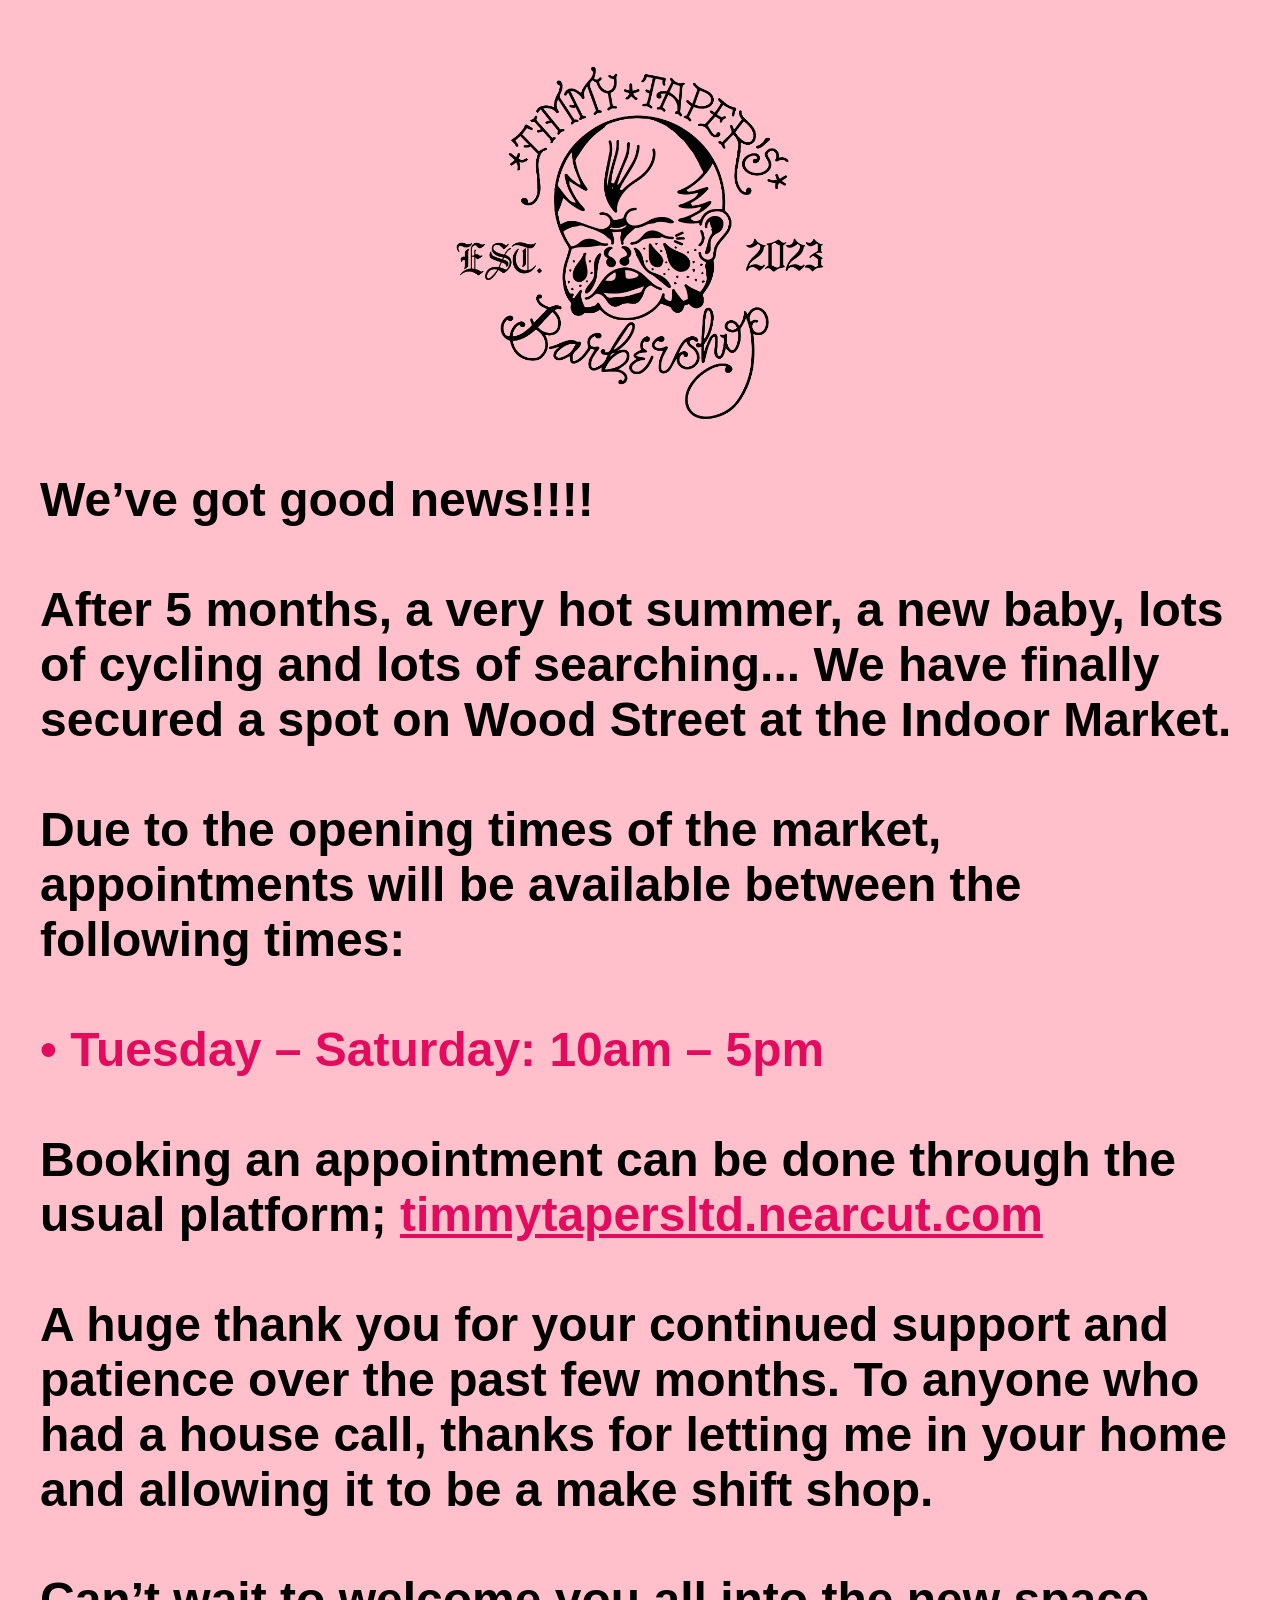
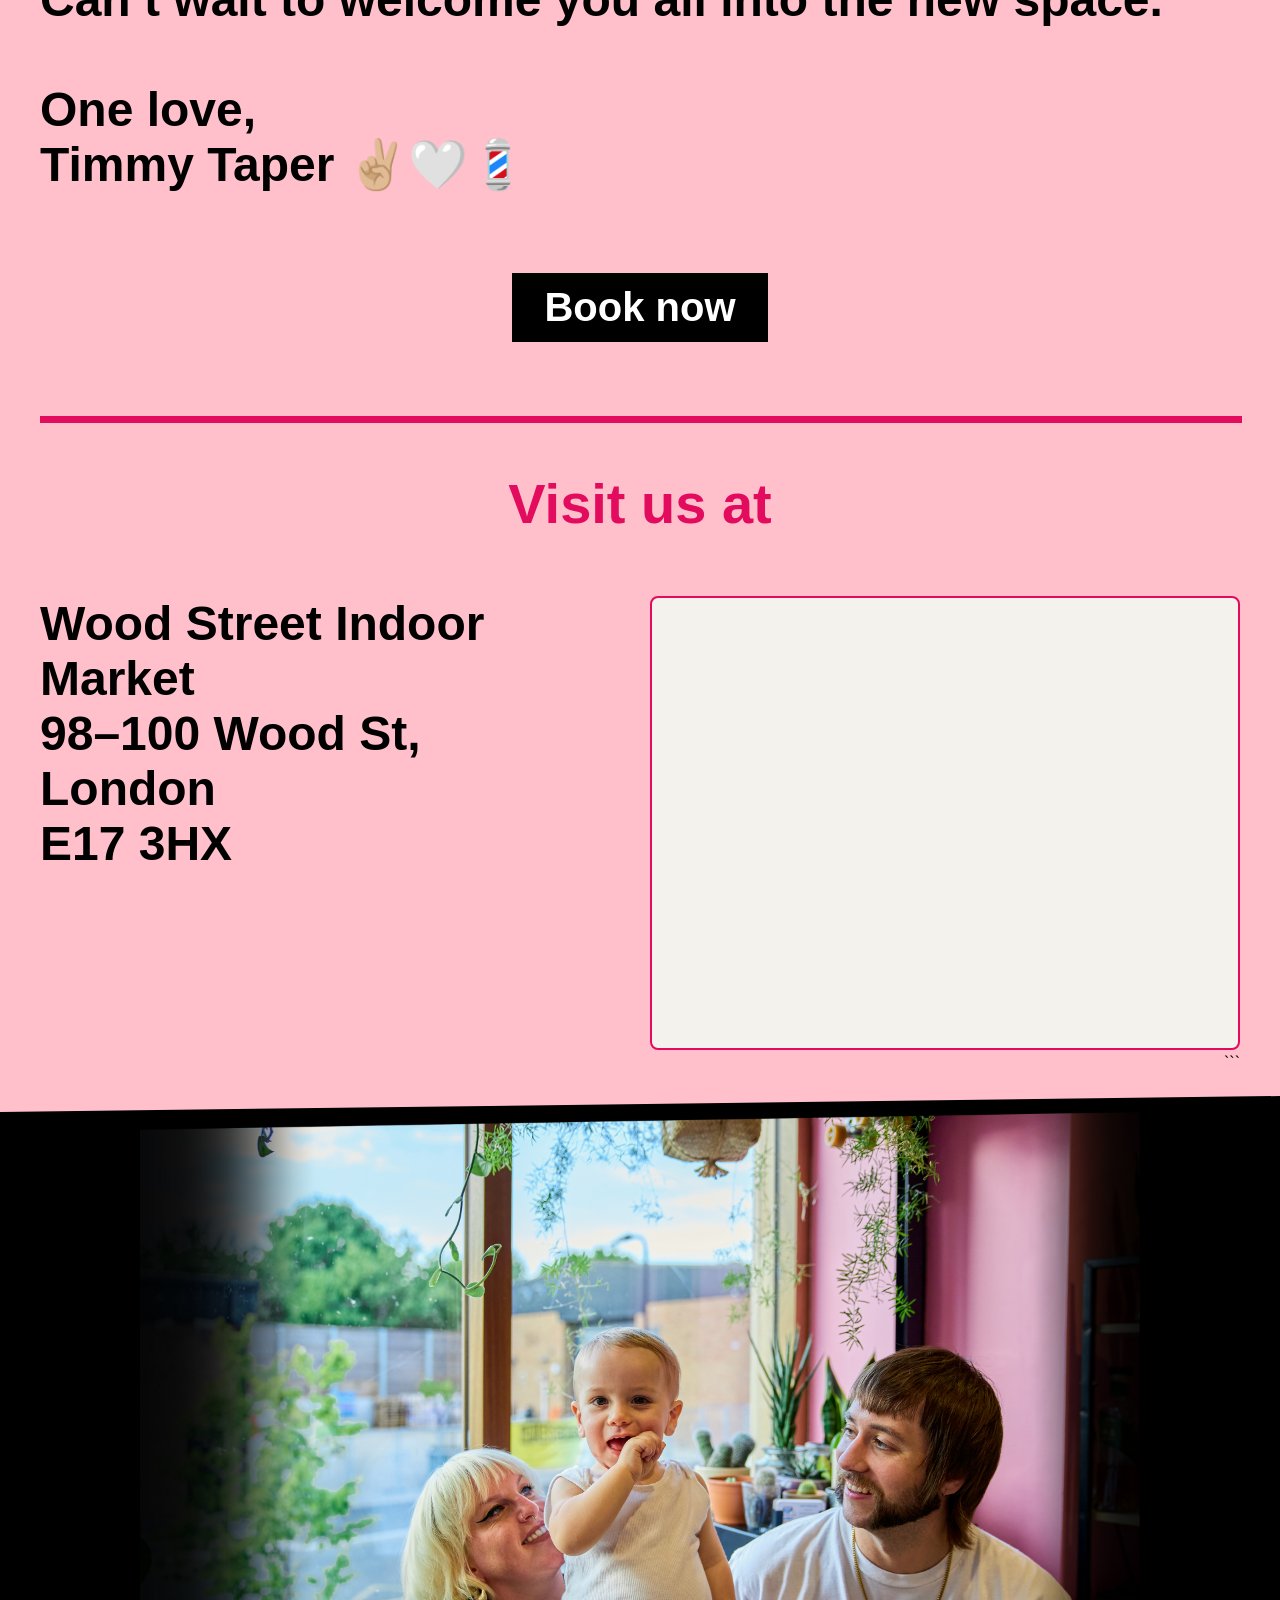
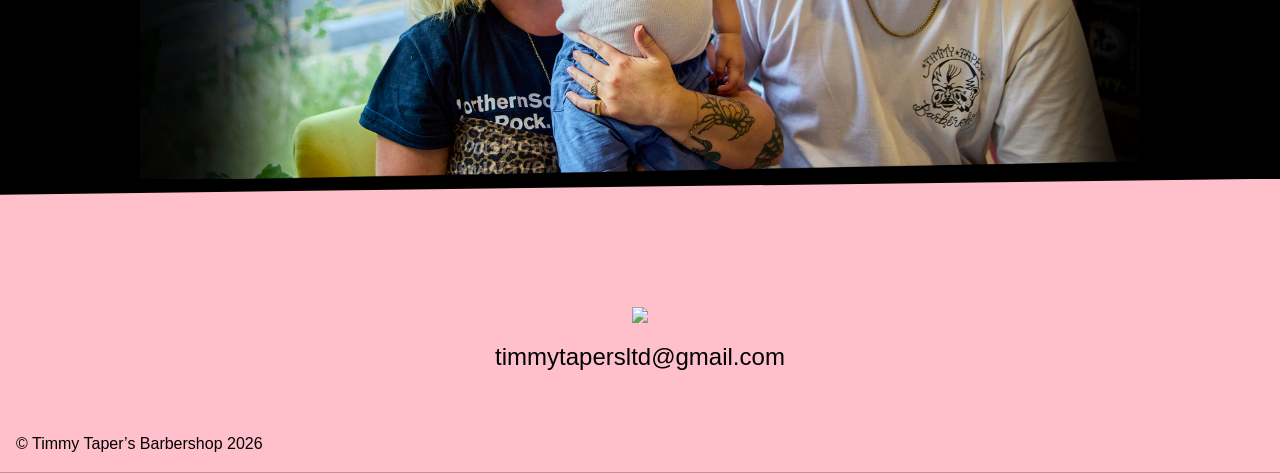
==== index.html @ 00b7c807 "Update index.html" ====
<!DOCTYPE html>
<html lang="en-GB">
<head>
  <meta charset="utf-8" />
  <meta name="viewport" content="width=device-width, initial-scale=1" />

  <title>Timmy Taper’s Barbershop</title>
  <meta name="description" content="Premium barbershop offering fresh cuts and fades." />

<link rel="stylesheet" href="style.min.css?v=123" />

  <link rel="preconnect" href="https://use.typekit.net" />
  <link rel="preconnect" href="https://p.typekit.net" />
  <link rel="stylesheet" href="https://use.typekit.net/hst4yem.css" />
	
	<link rel="icon" type="image/png" href="/static/favicon-96x96.png?v=2" sizes="96x96" />
<link rel="icon" type="image/svg+xml" href="/static/favicon.svg?v=2" />
<link rel="shortcut icon" href="/static/favicon.ico?v=2" />
<link rel="apple-touch-icon" sizes="180x180" href="/static/apple-touch-icon.png?v=2" />
<meta name="apple-mobile-web-app-title" content="Timmy Tapers" />
<link rel="manifest" href="/static/site.webmanifest?v=2" />
</head>

<body>

  <header style="padding: 40px;">
    <img src="static/assets/tt-2023.png" style="width: 400px; height: auto;">
    <h2>We’ve got good news!!!!<br><br>

After 5 months, a very hot summer, a new baby, lots of cycling and lots of searching... We have finally secured a spot on Wood Street at the Indoor Market.<br><br>

Due to the opening times of the market, appointments will be available between the following times:<br><br>
		


		<span style="text-align: left; color: #E30B5D">&#x2022; Tuesday – Saturday: 10am – 5pm</span><br><br>
		
		Booking an appointment can be done through the usual platform;
		  <a style="color: #E30B5D" href="https://timmytapersltd.nearcut.com/">timmytapersltd.nearcut.com</a>
		
		<br>
<br>

A huge thank you for your continued support and patience over the past few months. To anyone who had a house call, thanks for letting me in your home and allowing it to be a make shift shop. <br><br>

Can’t wait to welcome you all into the new space. <br><br>

One love,<br>

Timmy Taper ✌🏼🤍💈



</h2>

	  
	  
    <a class="button" href="https://timmytapersltd.nearcut.com/" target="_blank">
     Book now
    </a><br>
	  <hr width="100%" color="#E30B5D" size="7">
	  


<h3 style="color: #E30B5D; text-align: left !important; margin: 40px 0 60px 0;"> <strong>Visit us at</strong> </h3>
<div style="display: flex; flex-wrap: wrap; width: 100%; align-items: flex-start; gap: 20px;">

  <!-- Address -->

  <div style="flex: 1 1 300px; min-width: 0; text-align: left;">
    <h2 style="color: #000000; text-align: left; margin: 0;">
      Wood Street Indoor Market<br>
      98–100 Wood St,<br>
      London<br>
      E17 3HX
    </h2>
  </div>

  <!-- Map -->

  <div style="flex: 1 1 300px; min-width: 0; text-align: right;">


<div style="
  display: inline-block;
  width: 600px;
  max-width: 100%;
  border: 2px solid #E30B5D;
  border-radius: 8px;
  box-sizing: border-box;
  overflow: hidden;
  background: #F4F2EC;
">

  <iframe
    src="https://www.google.com/maps/embed?pb=!1m18!1m12!1m3!1d2478.89818358225!2d-0.0043556!3d51.58842939999999!2m3!1f0!2f0!3f0!3m2!1i1024!2i768!4f13.1!3m3!1m2!1s0x48761df75d768cb3%3A0xeda94757bafe7f38!2sWood%20Street%20Indoor%20Market!5e0!3m2!1sen!2suk!4v1789251397672!5m2!1sen!2suk"
    width="600"
    height="450"
    style="
      display: block;
      width: 100%;
      height: 450px;
      border: 0;
      margin: 0;
      padding: 0;
    "
    allowfullscreen=""
    loading="lazy"
    referrerpolicy="strict-origin-when-cross-origin">
  </iframe>

</div>
```

  </div>

</div>


	  

	  
	  	</header>


  <main style="text-align: center;">


	  
<img src="static/assets/family_new.jpg" 
     style="width: 100%; max-width: 1000px; height: auto; display: block; margin: 0 auto;">


  </main>

  <footer>
<div style="text-align: center;">
	   <a href="https://www.instagram.com/timmytapersbarbershop/" target="_blank"><img src="static/assets/at-timmytapersbarbershop.svg" style="width: 300px; height: auto;"></a>
	  </div>
    <ul>
    
      <li><a href="mailto:timmytapersltd@gmail.com">timmytapersltd@gmail.com</a></li>
		
    </ul>

   

    <p>© Timmy Taper’s Barbershop 2026</p>
  </footer>

  <script src="script.min.js"></script>

</body>
</html>
---- style.min.css ----
body {
    background: #000;
    font-family: interstate-compressed,sans-serif;
    font-size: 1rem;
    font-style: normal;
    font-weight: 500;
    margin: 0
}

body a {
    color: #000
}

body a.button {
    background: #000;
    color: #fff;
    display: block;
    font-family: thirsty-script,sans-serif;
    font-size: 2rem;
    font-style: normal;
    font-weight: 800;
    margin: 3rem auto;
    padding: .75rem 2rem;
    text-align: center;
    text-decoration: none
}

@media screen and (min-width: 64rem) {
    body a.button {
        font-size:2.5rem
    }
}

header::before {
    display: none !important;
    background: none !important;
} 

header {
    background: pink !important;
}

header {
    align-items: center;
    background-color: rgba(255,192,203,1);
    -webkit-clip-path: polygon(0 0,100% 0,100% calc(100% - 1rem),0 100%);
    clip-path: polygon(0 0,100% 0,100% calc(100% - 1rem),0 100%);
    display: flex;
    flex-direction: column;
    justify-content: space-between;
    min-height: 80vh;
    padding: 1rem 1rem 4rem;
}

header h1 {
    background: url(assets/timmy-tapers-barbershop.svg) 50% no-repeat;
    background-size: contain;
    font-size: 1rem;
    height: 16rem;
    margin: 1rem auto 2rem;
    text-indent: -9999rem;
    width: 16rem
}

@media screen and (min-width: 64rem) {
    header h1 {
        height:24rem;
        width: 24rem
    }
}

header h3 {
    font-size: 3.5rem;
    font-weight: 800;
    margin: 3rem 0 1rem 0;
}

header h2 {
    font-size: 2.25rem;
    font-weight: 800;
    margin: 2rem 0
}

@media screen and (min-width: 64rem) {
    header h2 {
        font-size:3rem
    }
}

section#schedule {
    background: url(assets/bad-trims-for-bad-boyz.svg) no-repeat;
    background-color: #000;
    background-position: center 4rem;
    background-size: 14rem;
    color: #fff;
    font-size: 2rem;
    padding: 16rem 0 4rem
}

section#schedule h3 {
    font-size: 1em;
    font-weight: 800;
    margin: 1rem
}

section#schedule ul {
    list-style: none;
    margin: 1rem;
    padding: 0
}

section#schedule ul li {
    margin: 0
}

@media screen and (min-width: 64rem) {
    section#schedule {
        background-position:2rem;
        background-size: 18rem;
        margin: 0 auto;
        max-width: 26rem;
        padding: 8rem 0 8rem 24rem
    }
}

section#about {
    background: pink;
    -webkit-clip-path: polygon(0 1rem,100% 0,100% calc(100% - 1rem),0 100%);
    clip-path: polygon(0 1rem,100% 0,100% calc(100% - 1rem),0 100%);
    color: #000;
    padding: 4rem 0
}

section#about img {
    background: #fff;
    -webkit-clip-path: circle(50% at 50% 50%);
    clip-path: circle(50% at 50% 50%);
    display: block;
    height: 12rem;
    margin: 0 auto;
    width: 12rem
}

section#about p {
    font-size: 1.5rem;
    margin: 2rem 1rem
}

section#about p strong {
    font-weight: 800
}

@media screen and (min-width: 64rem) {
    section#about {
        align-items:center;
        display: flex;
        padding: 8rem 20%
    }

    section#about p {
        margin: 0 0 0 4rem
    }
}

section#location {
    background: #000;
    color: #fff;
    padding-bottom: 4rem;
    position: relative
}

section#location a#map {
    background-image: -webkit-image-set(url("/assets/map-small.webp") 1x,url("/assets/map-small@2x.webp") 2x,url("/assets/map-small@3x.webp") 3x);
    background-image: image-set(url("/assets/map-small.webp") 1x,url("/assets/map-small@2x.webp") 2x,url("/assets/map-small@3x.webp") 3x);
    background-position: 50%;
    background-repeat: no-repeat;
    background-size: cover;
    display: block;
    height: 26rem;
    text-indent: -9999rem;
    width: 100%
}

section#location p {
    background-image: linear-gradient(transparent,#000 50%);
    bottom: 0;
    font-size: 2rem;
    margin: 0 1rem 1rem;
    position: absolute;
    white-space: pre-line;
    width: calc(100% - 2rem)
}

@media screen and (min-width: 64rem) {
    section#location {
        height:26rem;
        padding: 0
    }

    section#location a#map {
        background-image: -webkit-image-set(url("assets/map-large.webp") 1x,url("/assets/map-large@2x.webp") 2x,url("/assets/map-large@3x.webp") 3x);
        background-image: image-set(url("assets/map-large.webp") 1x,url("/assets/map-large@2x.webp") 2x,url("/assets/map-large@3x.webp") 3x);
        background-position: 100%;
        height: 100%
    }

    section#location p {
        align-items: center;
        background-image: linear-gradient(90deg,#000 75%,transparent);
        bottom: 0;
        display: flex;
        height: calc(100% - 4rem);
        left: 0;
        margin: 0;
        padding: 2rem;
        width: 20%
    }
}

footer {
    background: pink;
    -webkit-clip-path: polygon(0 1rem,100% 0,100% 100%,0 100%);
    clip-path: polygon(0 1rem,100% 0,100% 100%,0 100%);
    color: #000;
    padding: 4rem 0 .25rem
}

footer h3 {
    height: 6rem;
    margin: 1rem auto;
    max-width: 90%
}

footer h3 a {
    background: url(assets/at-timmytapersbarbershop.svg) 50% no-repeat;
    background-size: contain;
    display: block;
    height: 100%;
    text-indent: -9999rem;
    width: 100%
}

footer ul {
    display: flex;
    justify-content: center;
    list-style: none;
    margin: 1rem;
    padding: 0
}

footer ul li {
    font-size: 1.25rem;
    margin: 0;
    padding: 0
}

footer ul li:before {
    content: "/";
    padding: 0 .5rem
}

footer ul li:first-child:before {
    content: "";
    padding: 0
}

footer ul li a {
    text-decoration: none
}

footer p {
    font-family: sans-serif;
    font-size: .75rem;
    margin: 4rem 1rem 1rem
}

@media screen and (min-width: 64rem) {
    footer {
        padding:8rem 0 .25rem
    }

    footer h3 {
        height: 8rem;
        max-width: 40%
    }

    footer ul li {
        font-size: 1.5rem
    }

    footer p {
        font-size: 1rem
    }
}


header,
header::before,
header::after {
    background: pink !important;
    background-image: none !important;
}
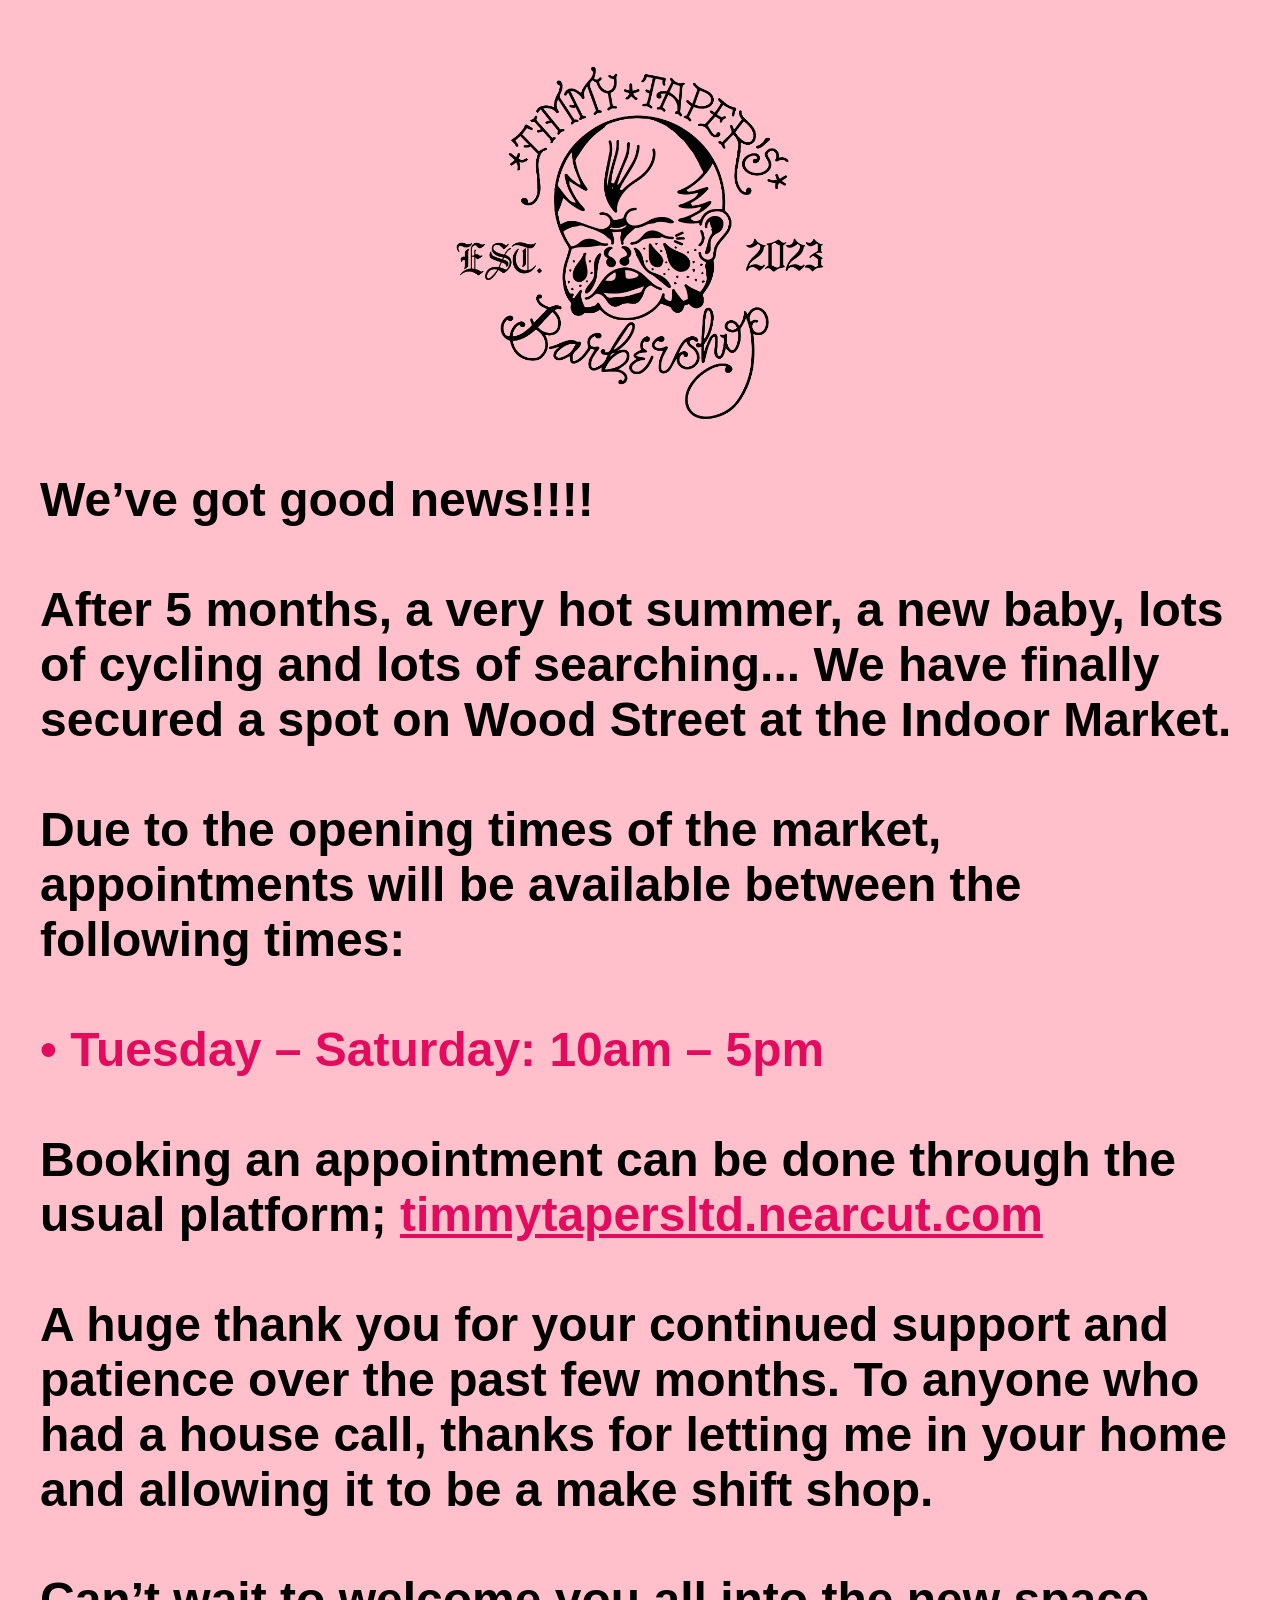
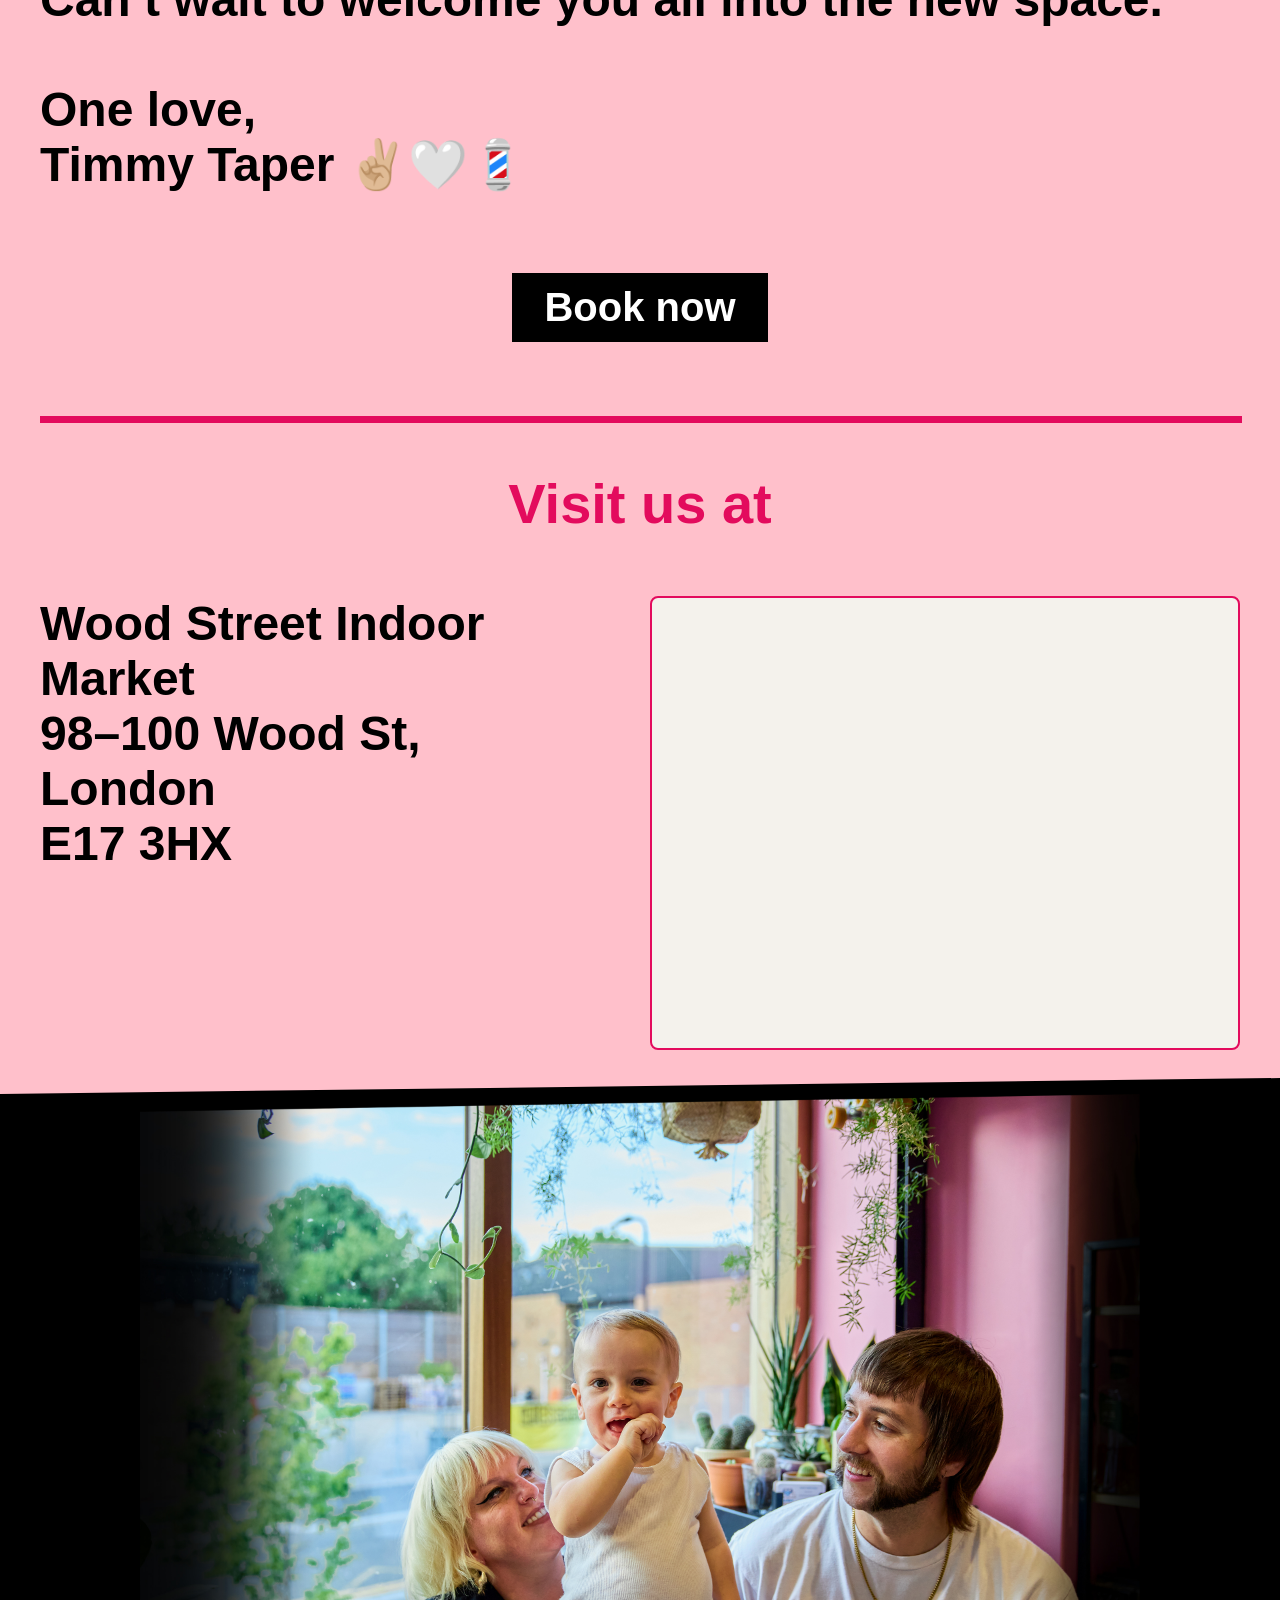
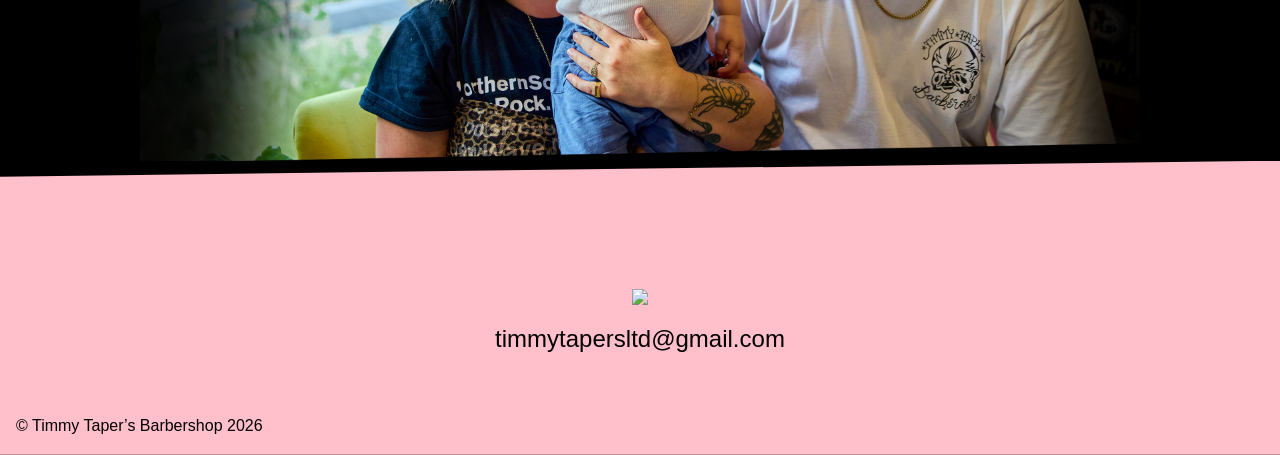
==== commit 7470597b: "Update index.html" ====
--- a/index.html
+++ b/index.html
@@ -110,7 +110,7 @@
   </iframe>
 
 </div>
-```
+
 
   </div>
 
--- a/style.min.css
+++ b/style.min.css
@@ -299,4 +299,8 @@
 header::after {
     background: pink !important;
     background-image: none !important;
-}+	
+	iframe {
+    filter: grayscale(100%);
+}
+}
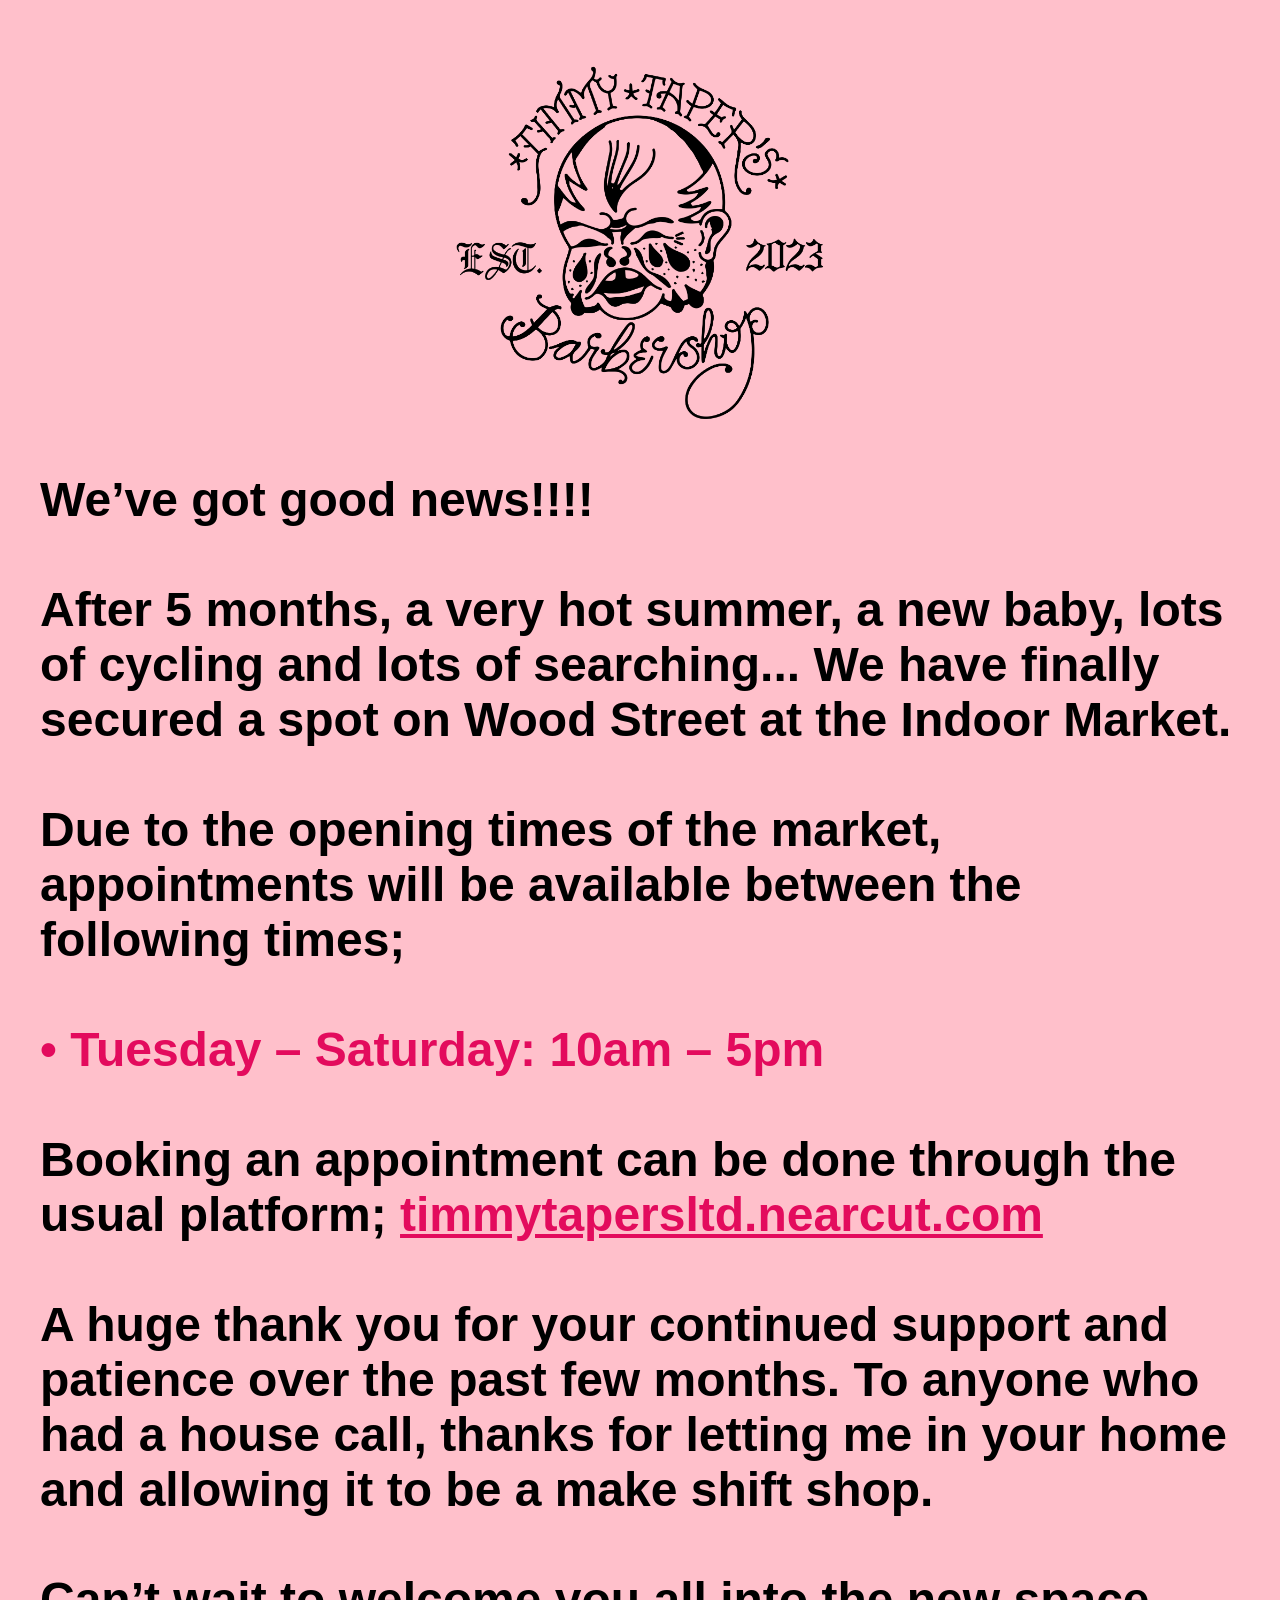
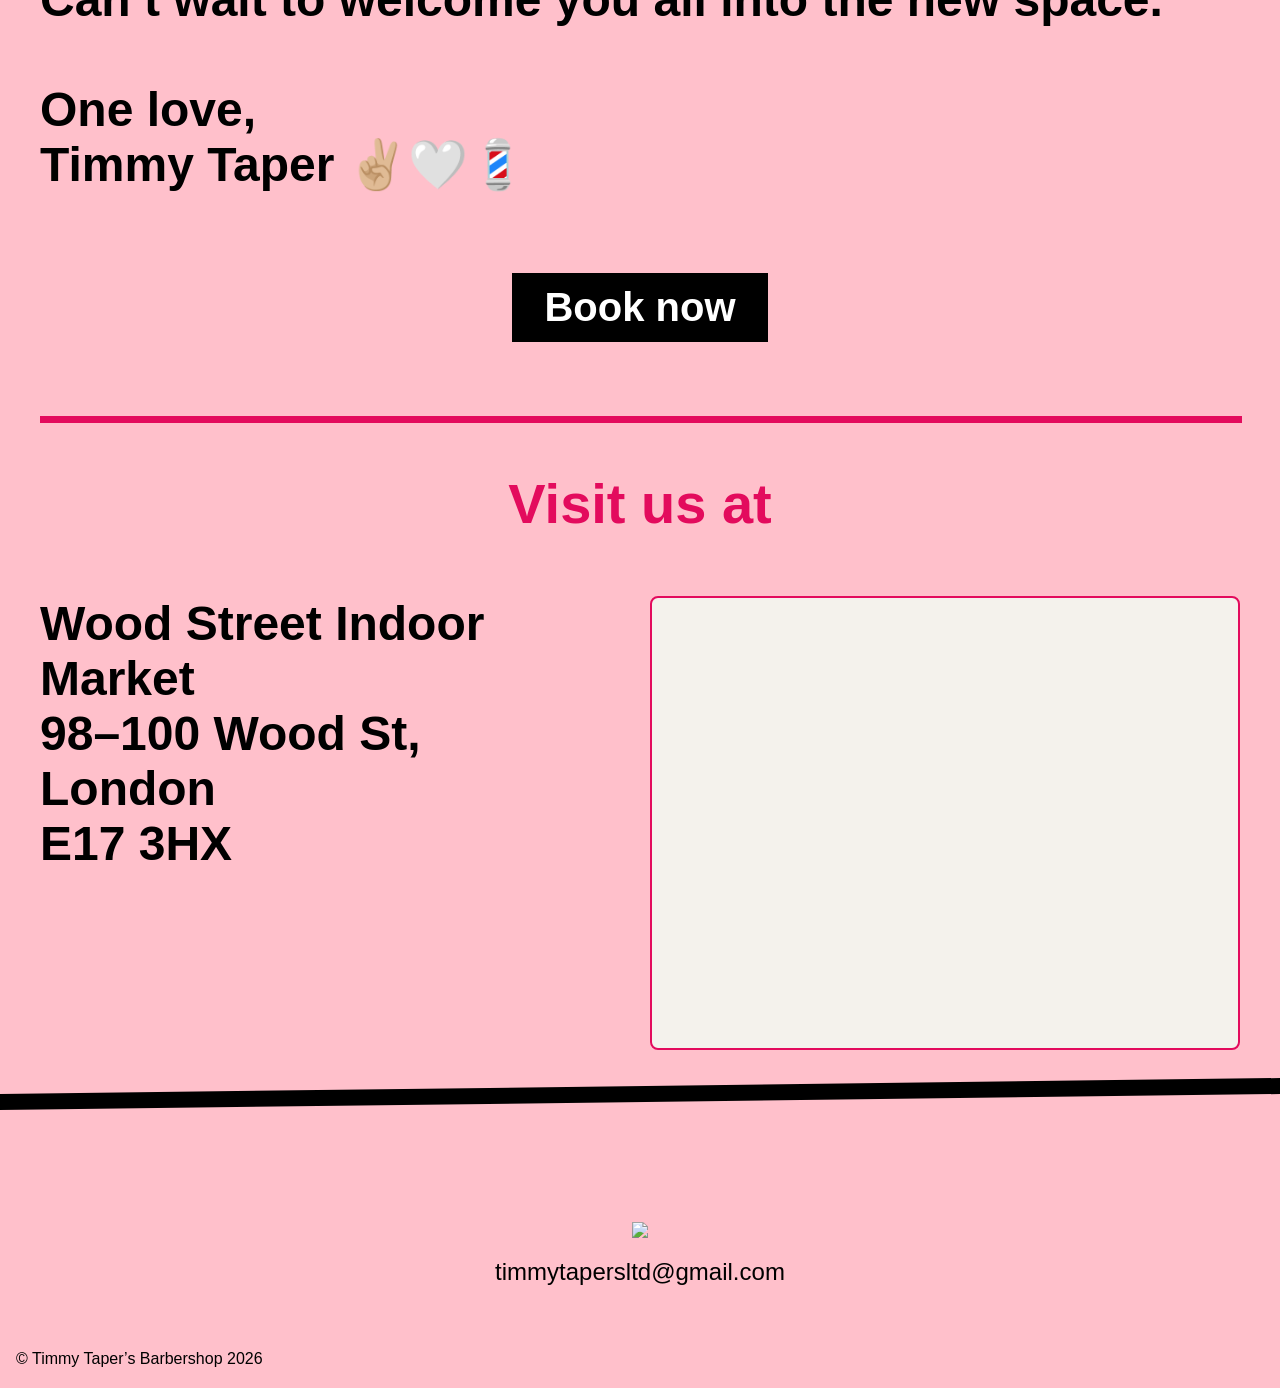
==== commit 81582a6e: "Update index.html" ====
--- a/index.html
+++ b/index.html
@@ -29,7 +29,7 @@
 
 After 5 months, a very hot summer, a new baby, lots of cycling and lots of searching... We have finally secured a spot on Wood Street at the Indoor Market.<br><br>
 
-Due to the opening times of the market, appointments will be available between the following times:<br><br>
+Due to the opening times of the market, appointments will be available between the following times;<br><br>
 		
 
 
@@ -127,8 +127,7 @@
 
 
 	  
-<img src="static/assets/family_new.jpg" 
-     style="width: 100%; max-width: 1000px; height: auto; display: block; margin: 0 auto;">
+
 
 
   </main>
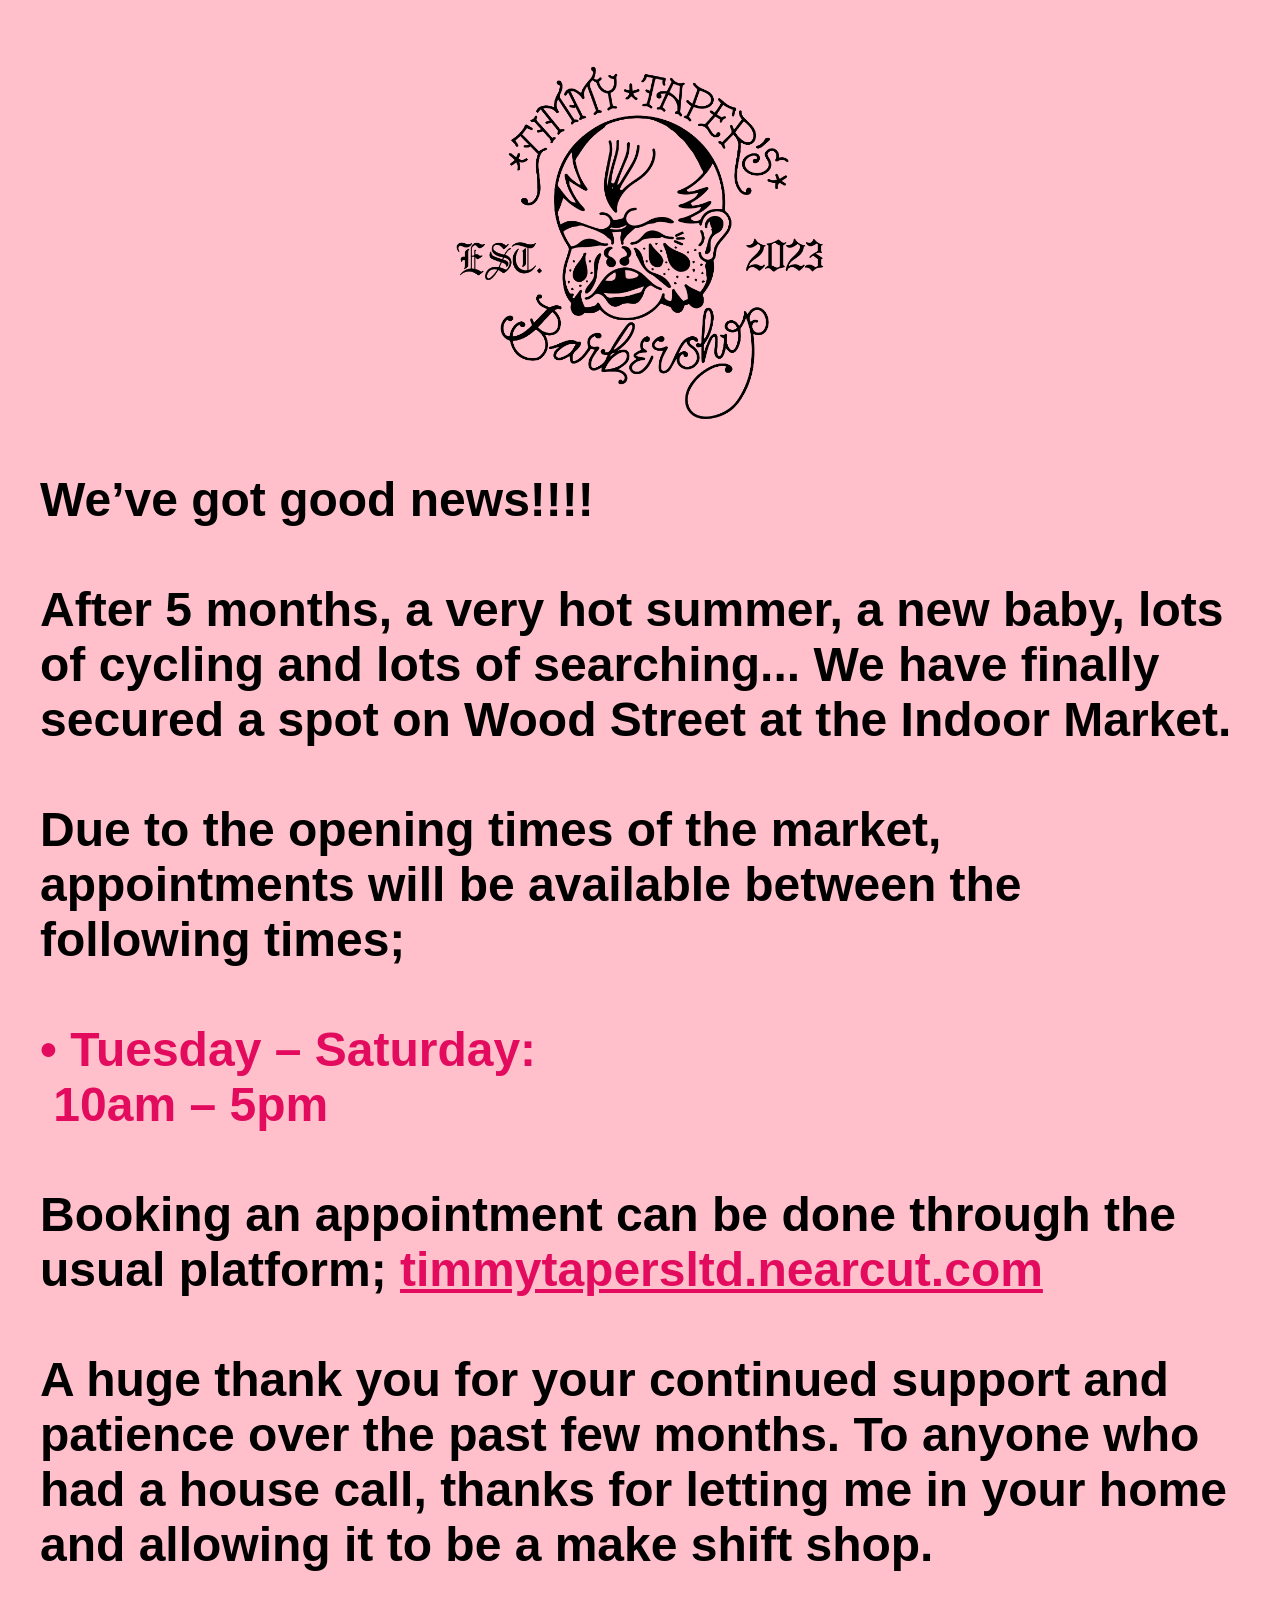
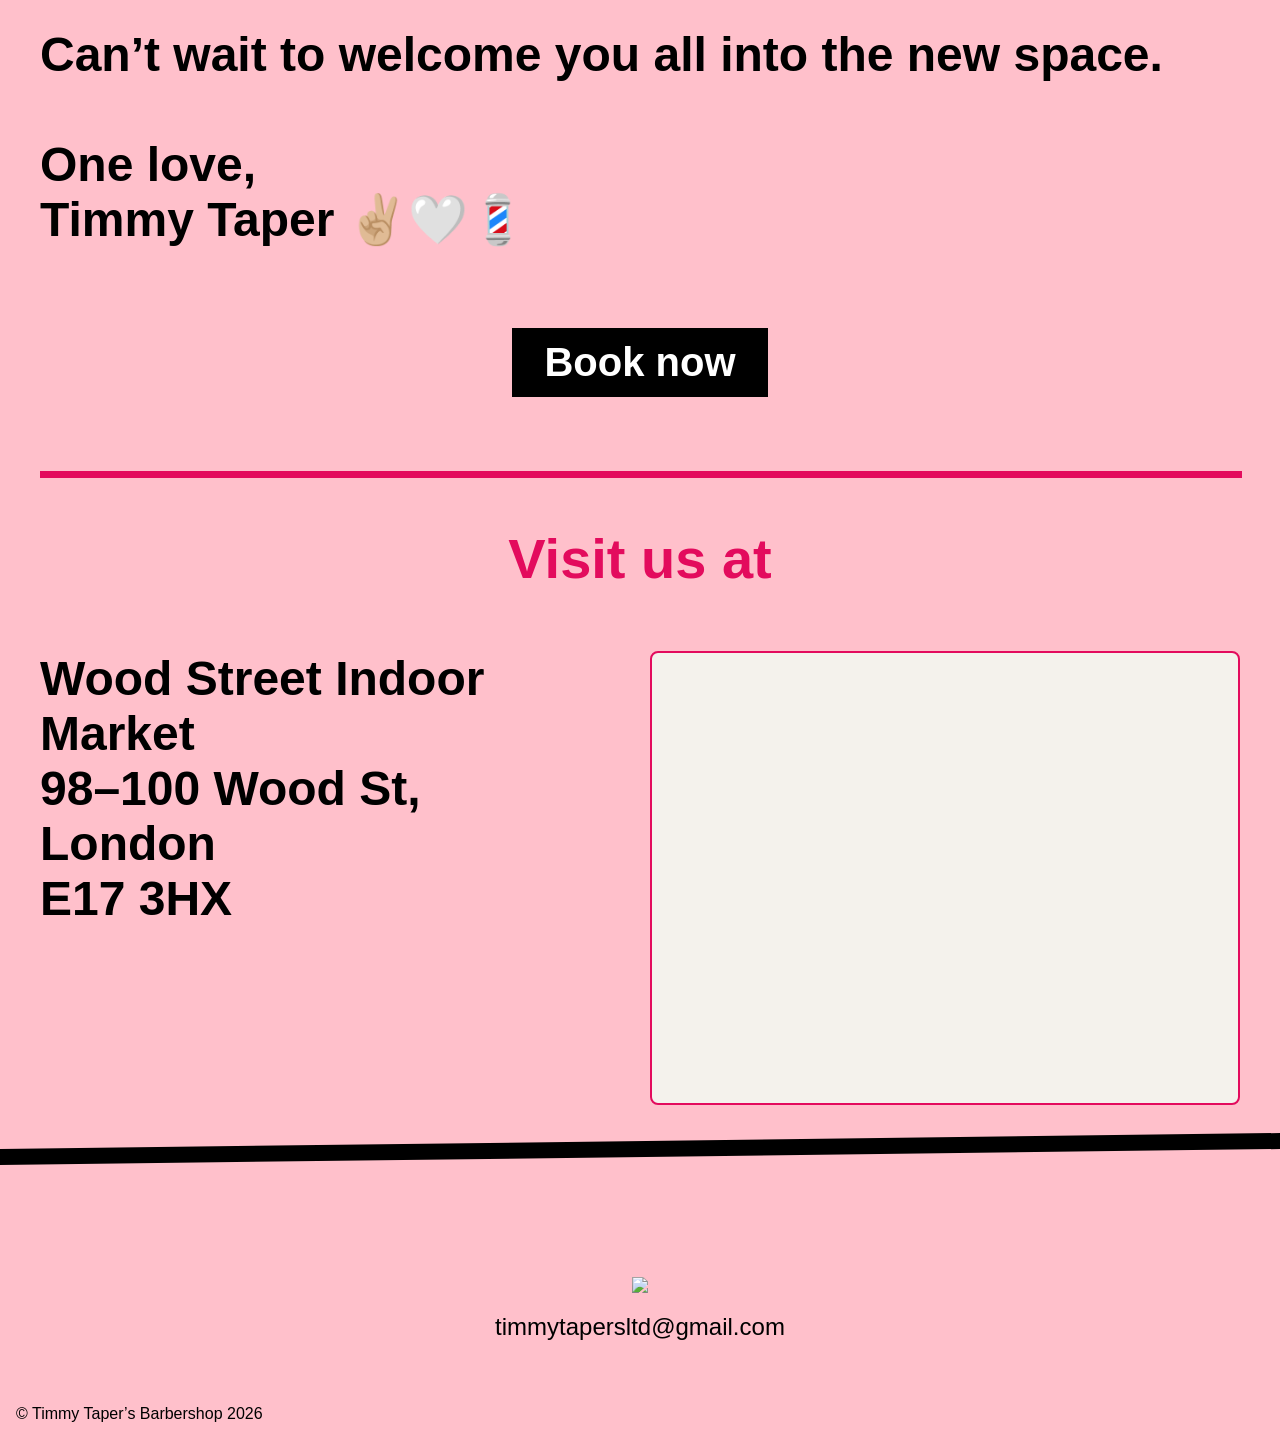
==== commit 75aba106: "Update index.html" ====
--- a/index.html
+++ b/index.html
@@ -33,7 +33,7 @@
 		
 
 
-		<span style="text-align: left; color: #E30B5D">&#x2022; Tuesday – Saturday: 10am – 5pm</span><br><br>
+		<span style="text-align: left; color: #E30B5D">&#x2022; Tuesday&nbsp;–&nbsp;Saturday:<span class="mobile-break"><br></span>&nbsp;10am&nbsp;–&nbsp;5pm</span><br><br>
 		
 		Booking an appointment can be done through the usual platform;
 		  <a style="color: #E30B5D" href="https://timmytapersltd.nearcut.com/">timmytapersltd.nearcut.com</a>
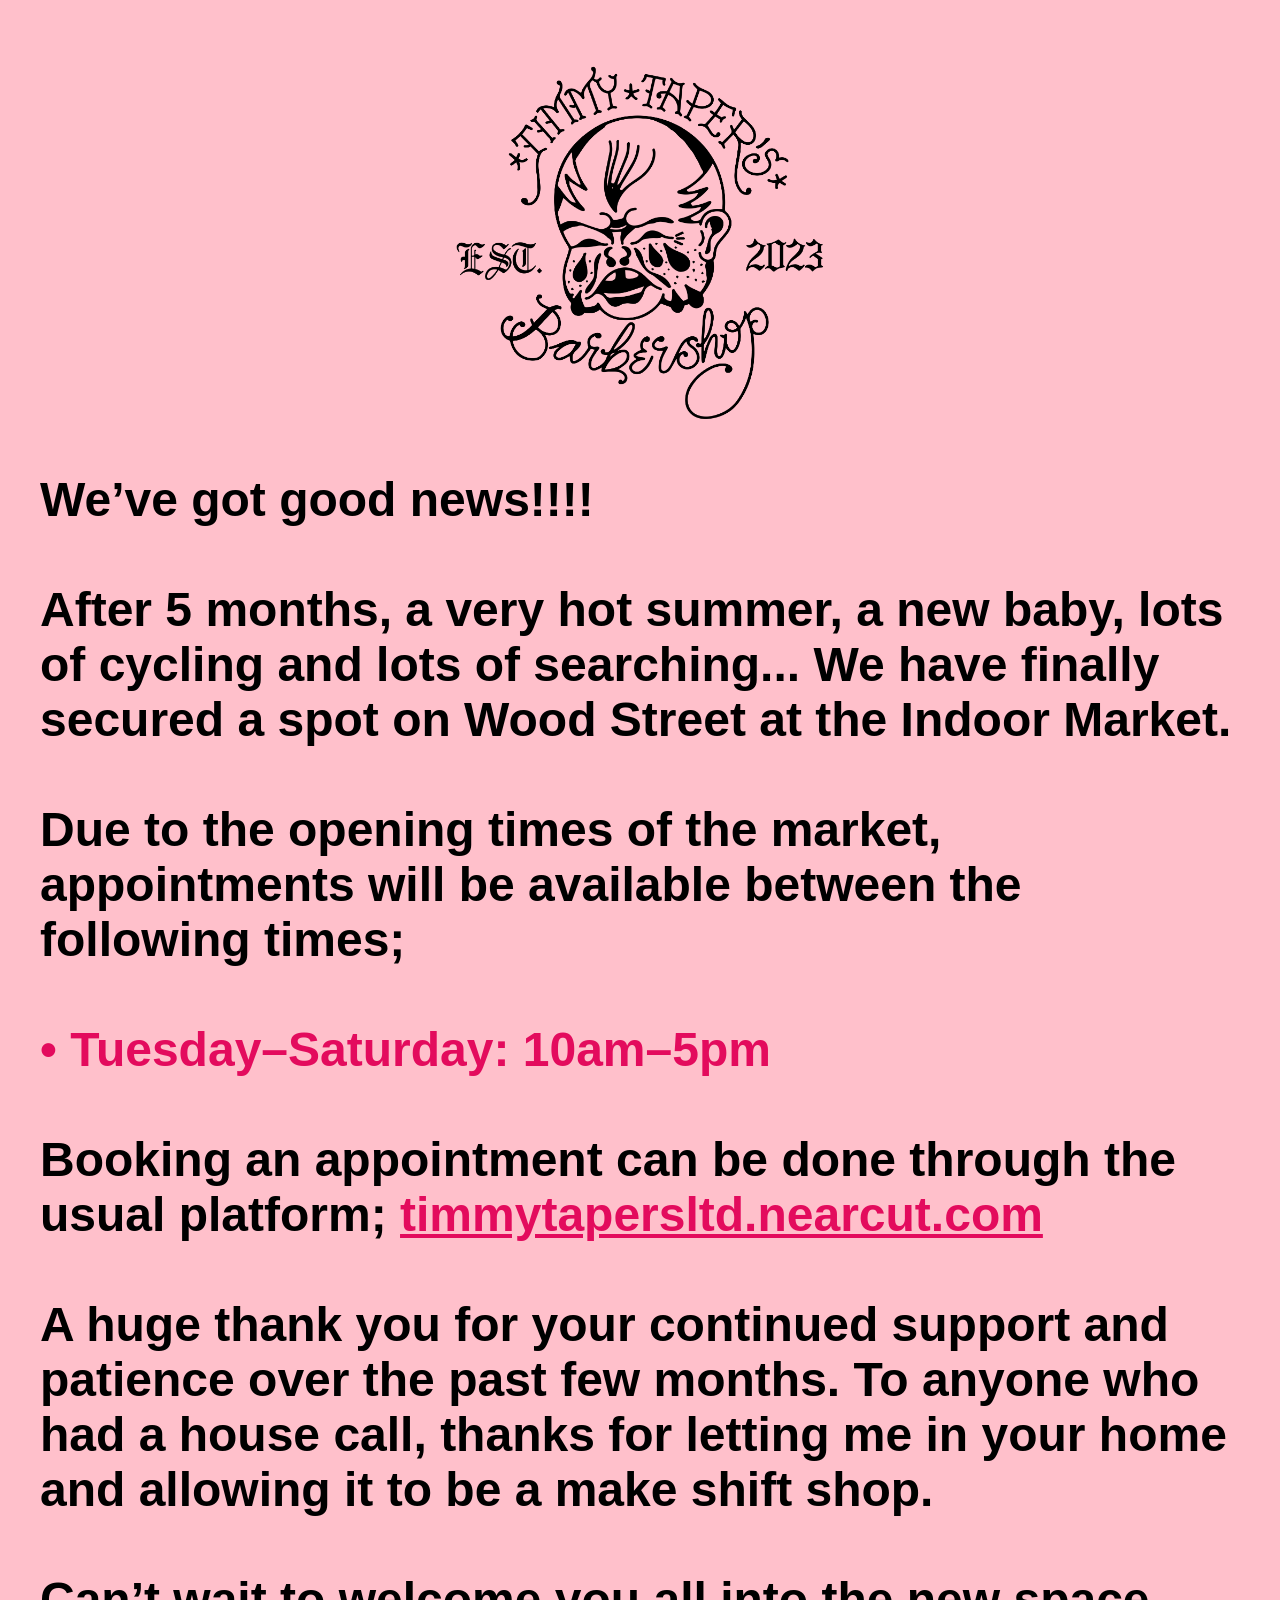
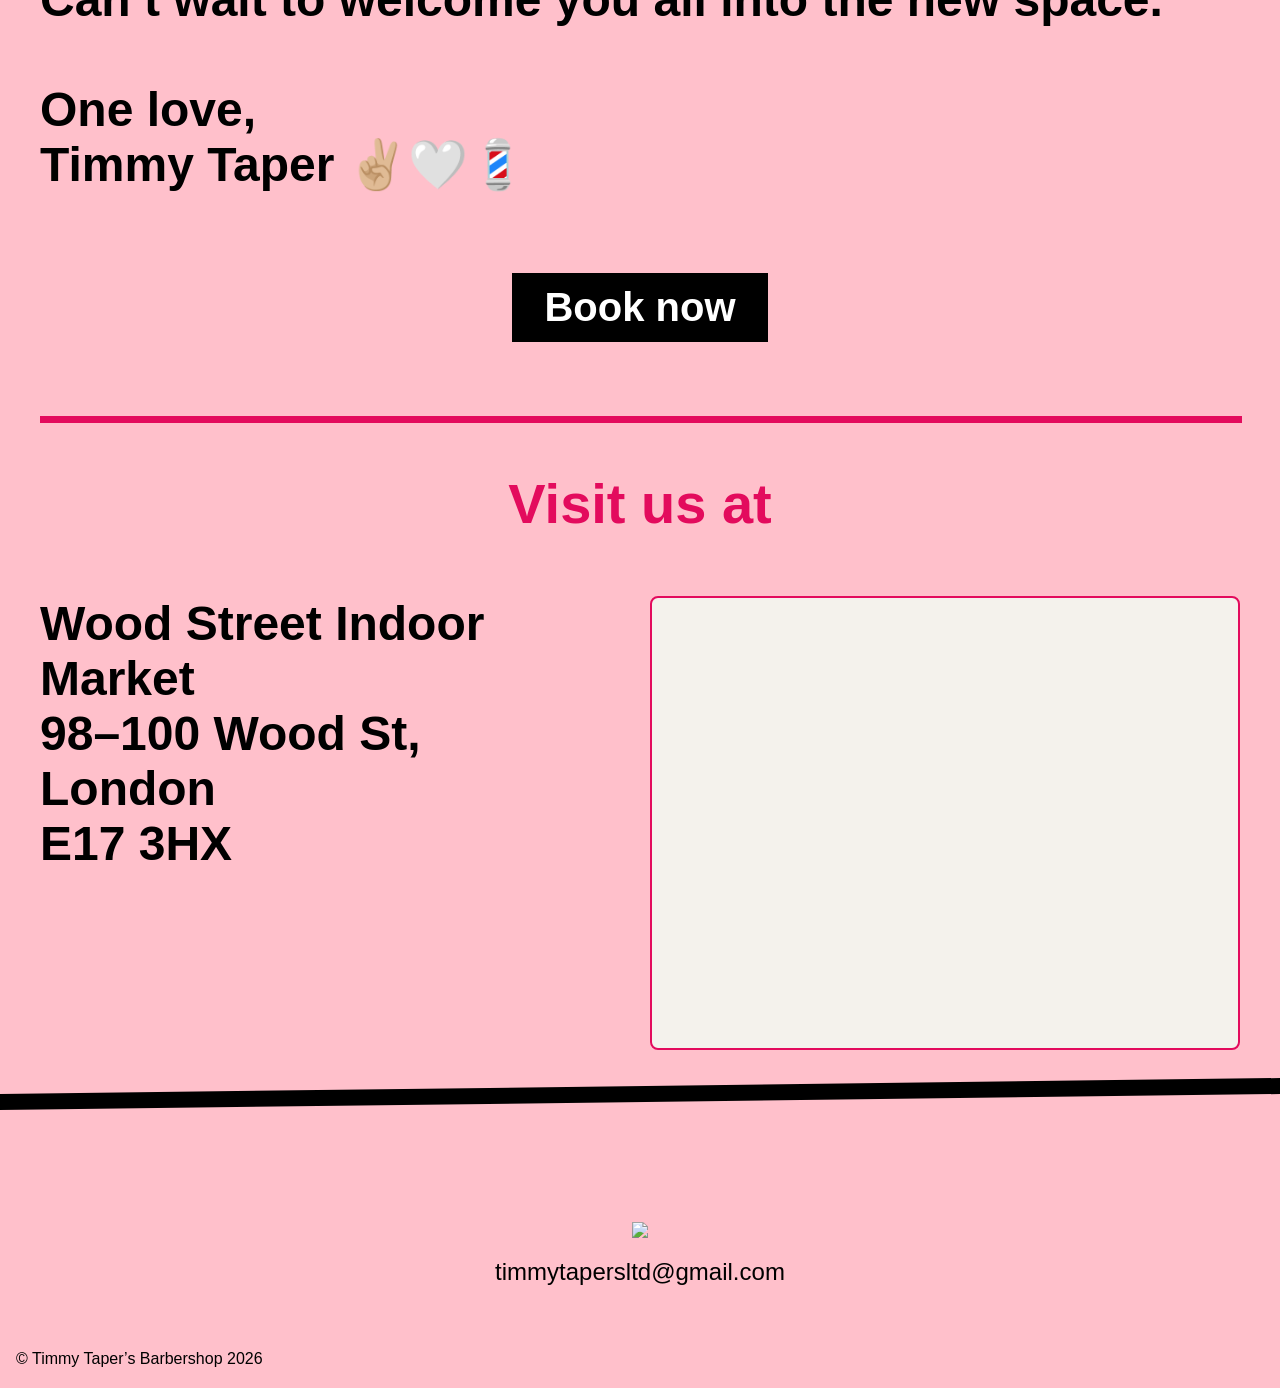
==== commit 8c987b0d: "Update index.html" ====
--- a/index.html
+++ b/index.html
@@ -33,7 +33,7 @@
 		
 
 
-		<span style="text-align: left; color: #E30B5D">&#x2022; Tuesday&nbsp;–&nbsp;Saturday:<span class="mobile-break"><br></span>&nbsp;10am&nbsp;–&nbsp;5pm</span><br><br>
+		<span style="text-align: left; color: #E30B5D">&#x2022; Tuesday–Saturday: <span class="mobile-break"><br></span> 10am–5pm</span><br><br>
 		
 		Booking an appointment can be done through the usual platform;
 		  <a style="color: #E30B5D" href="https://timmytapersltd.nearcut.com/">timmytapersltd.nearcut.com</a>
--- a/style.min.css
+++ b/style.min.css
@@ -23,6 +23,9 @@
     padding: .75rem 2rem;
     text-align: center;
     text-decoration: none
+}
+.mobile-break {
+  display: none;
 }
 
 @media screen and (min-width: 64rem) {
@@ -291,7 +294,15 @@
     footer p {
         font-size: 1rem
     }
-}
+	
+}
+
+@media only screen and (max-width: 600px) {
+  .mobile-break {
+    display: block;
+  }
+}
+
 
 
 header,
